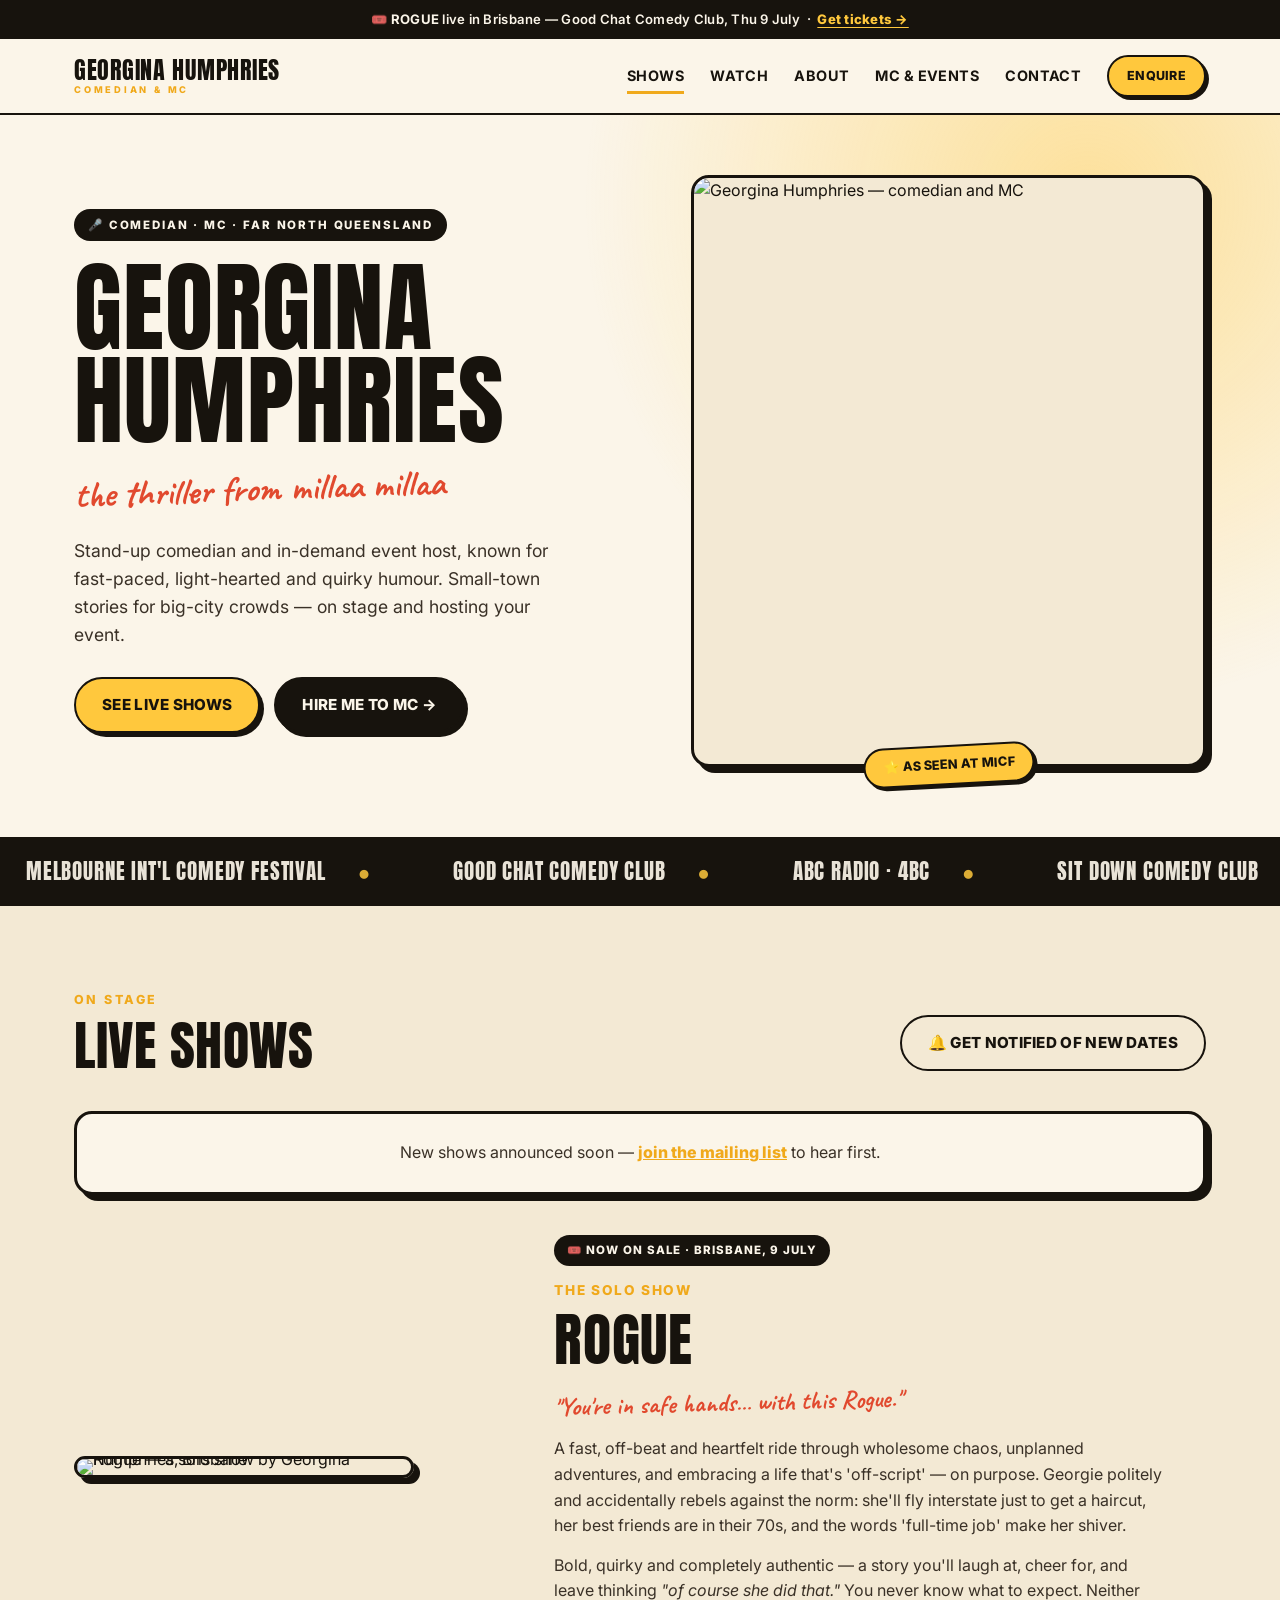
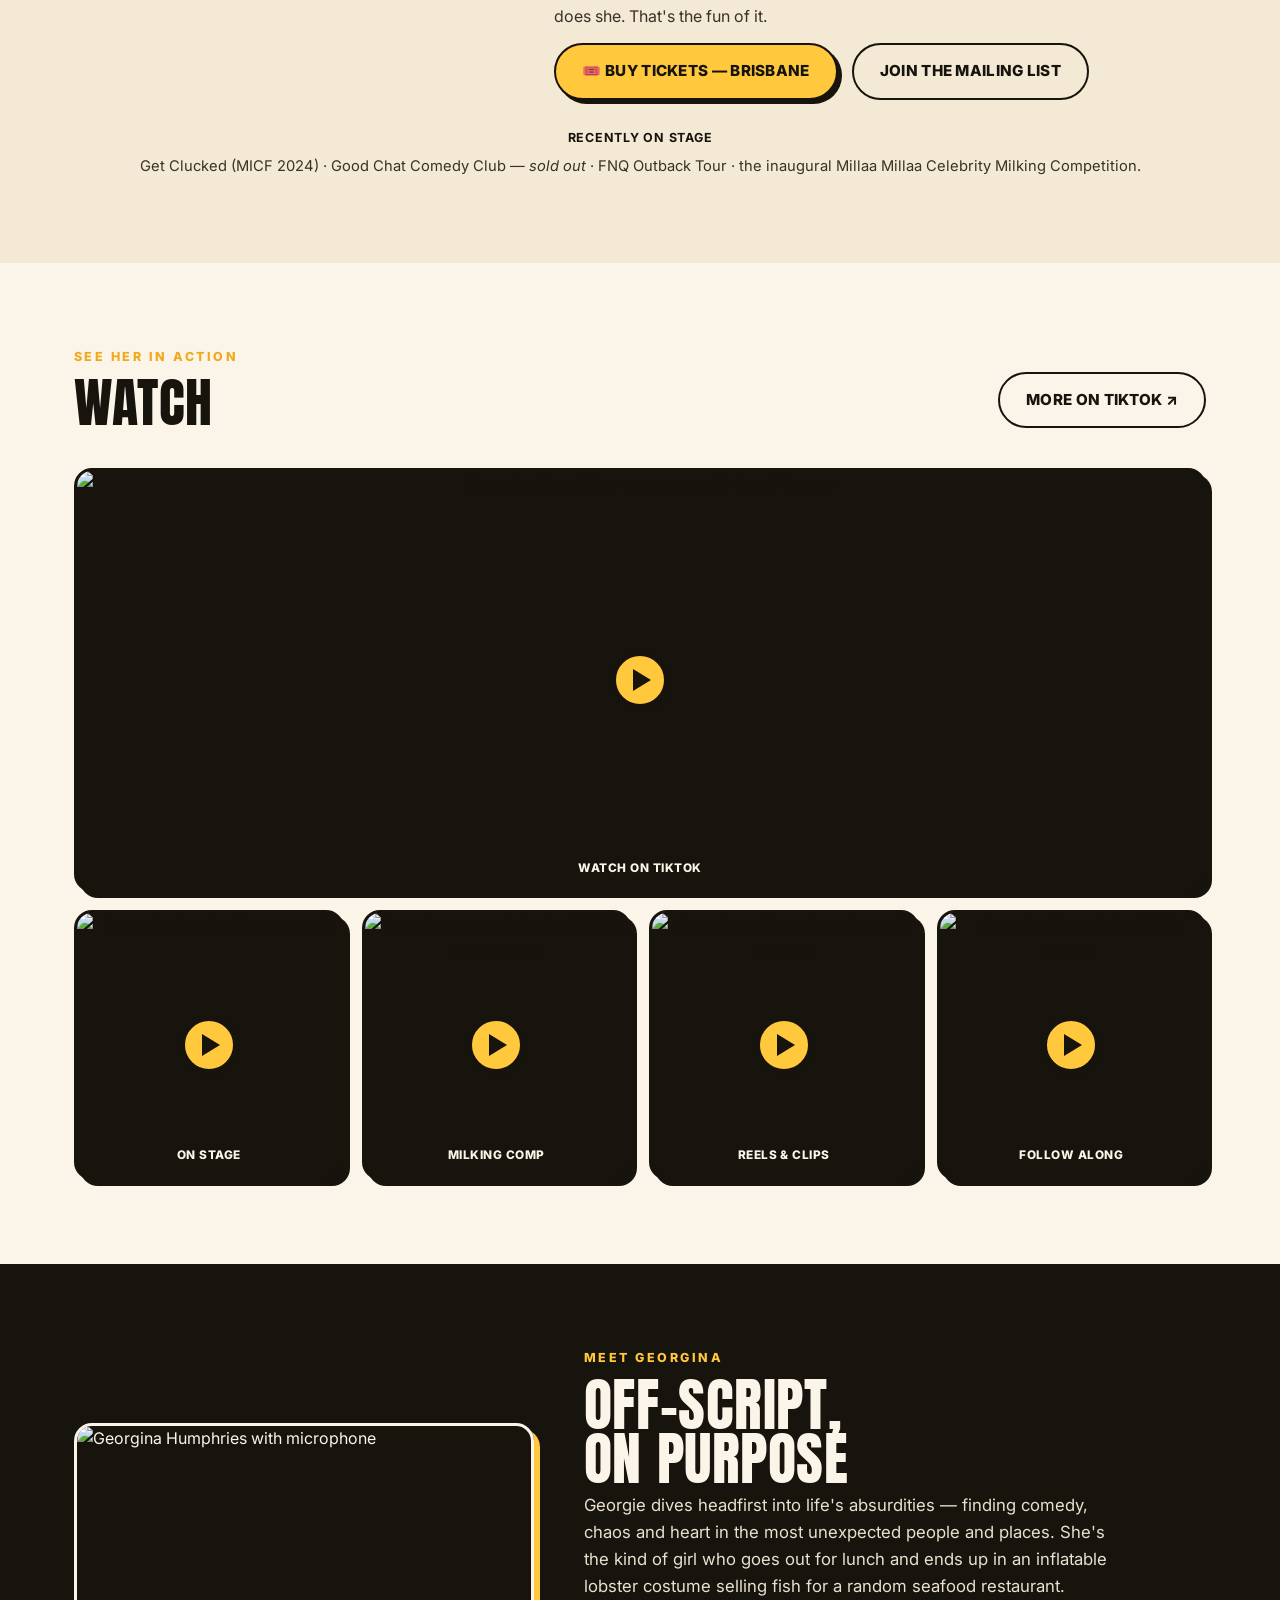
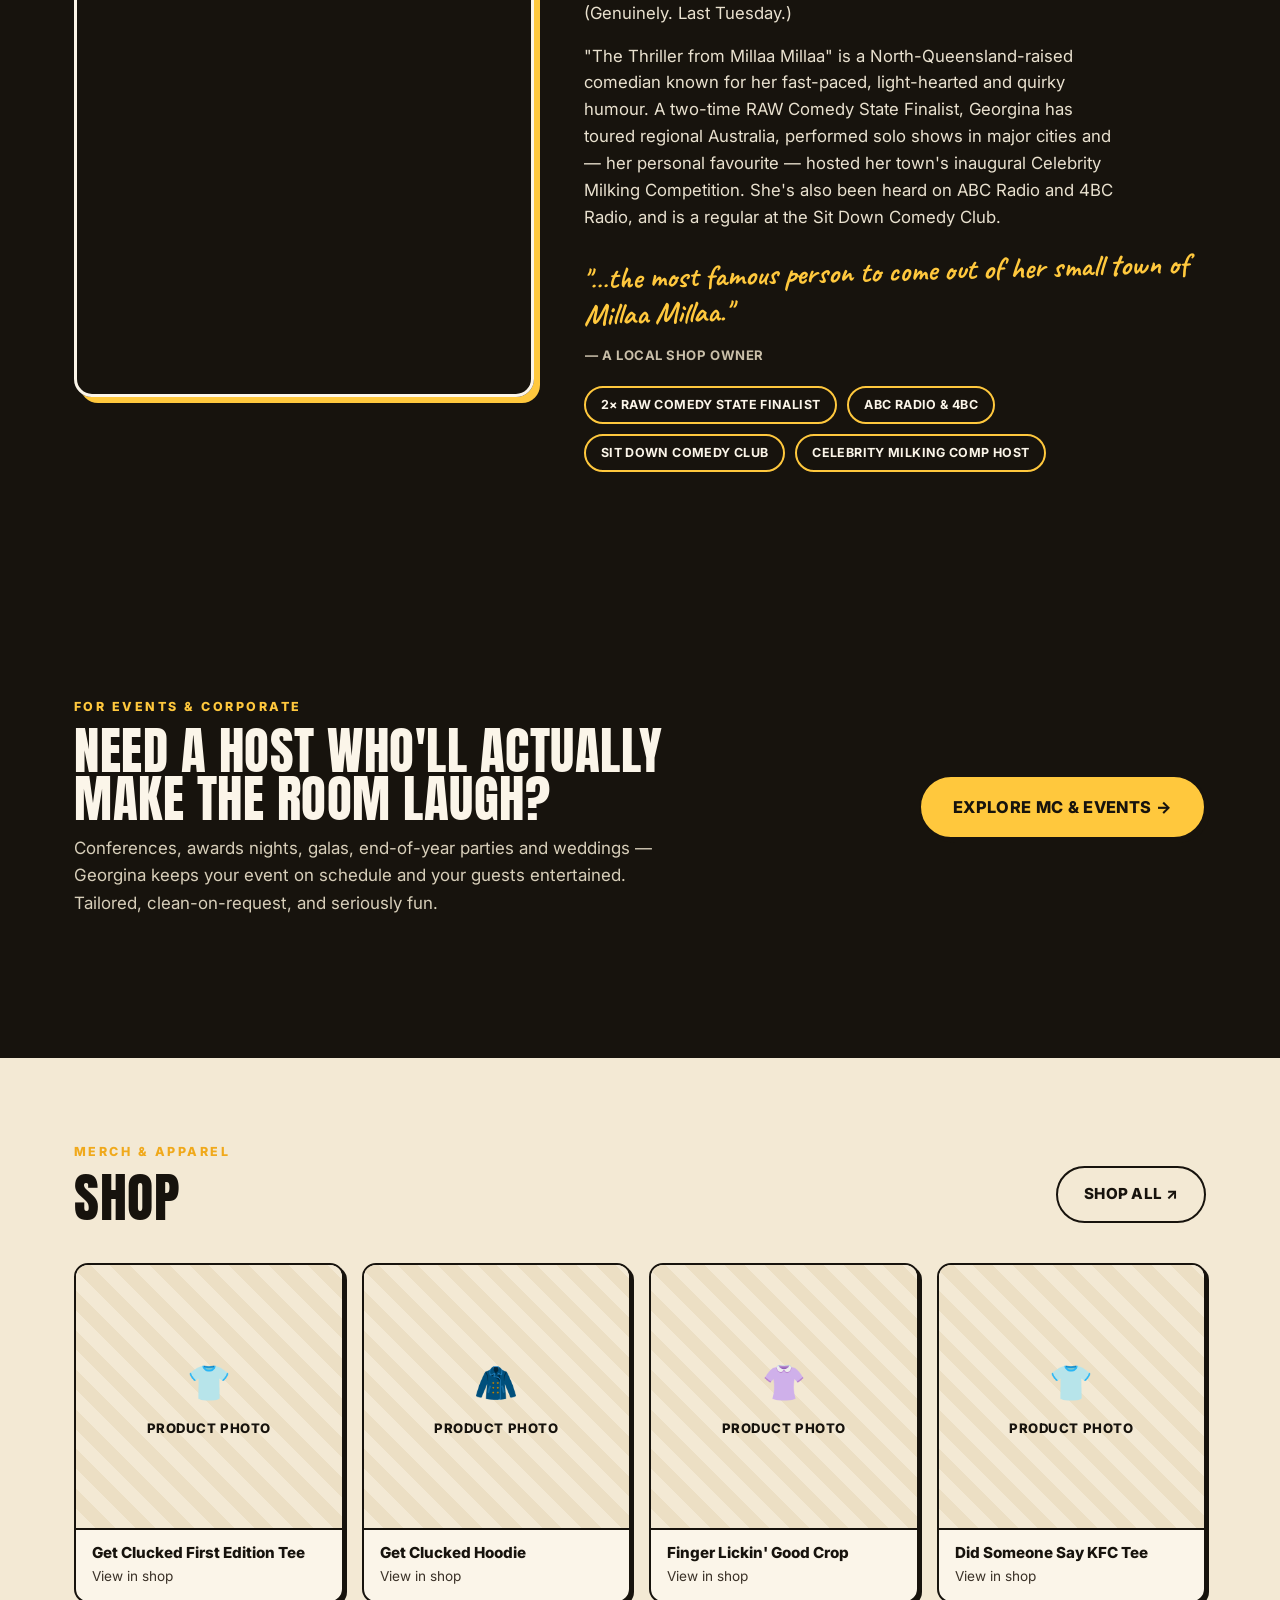
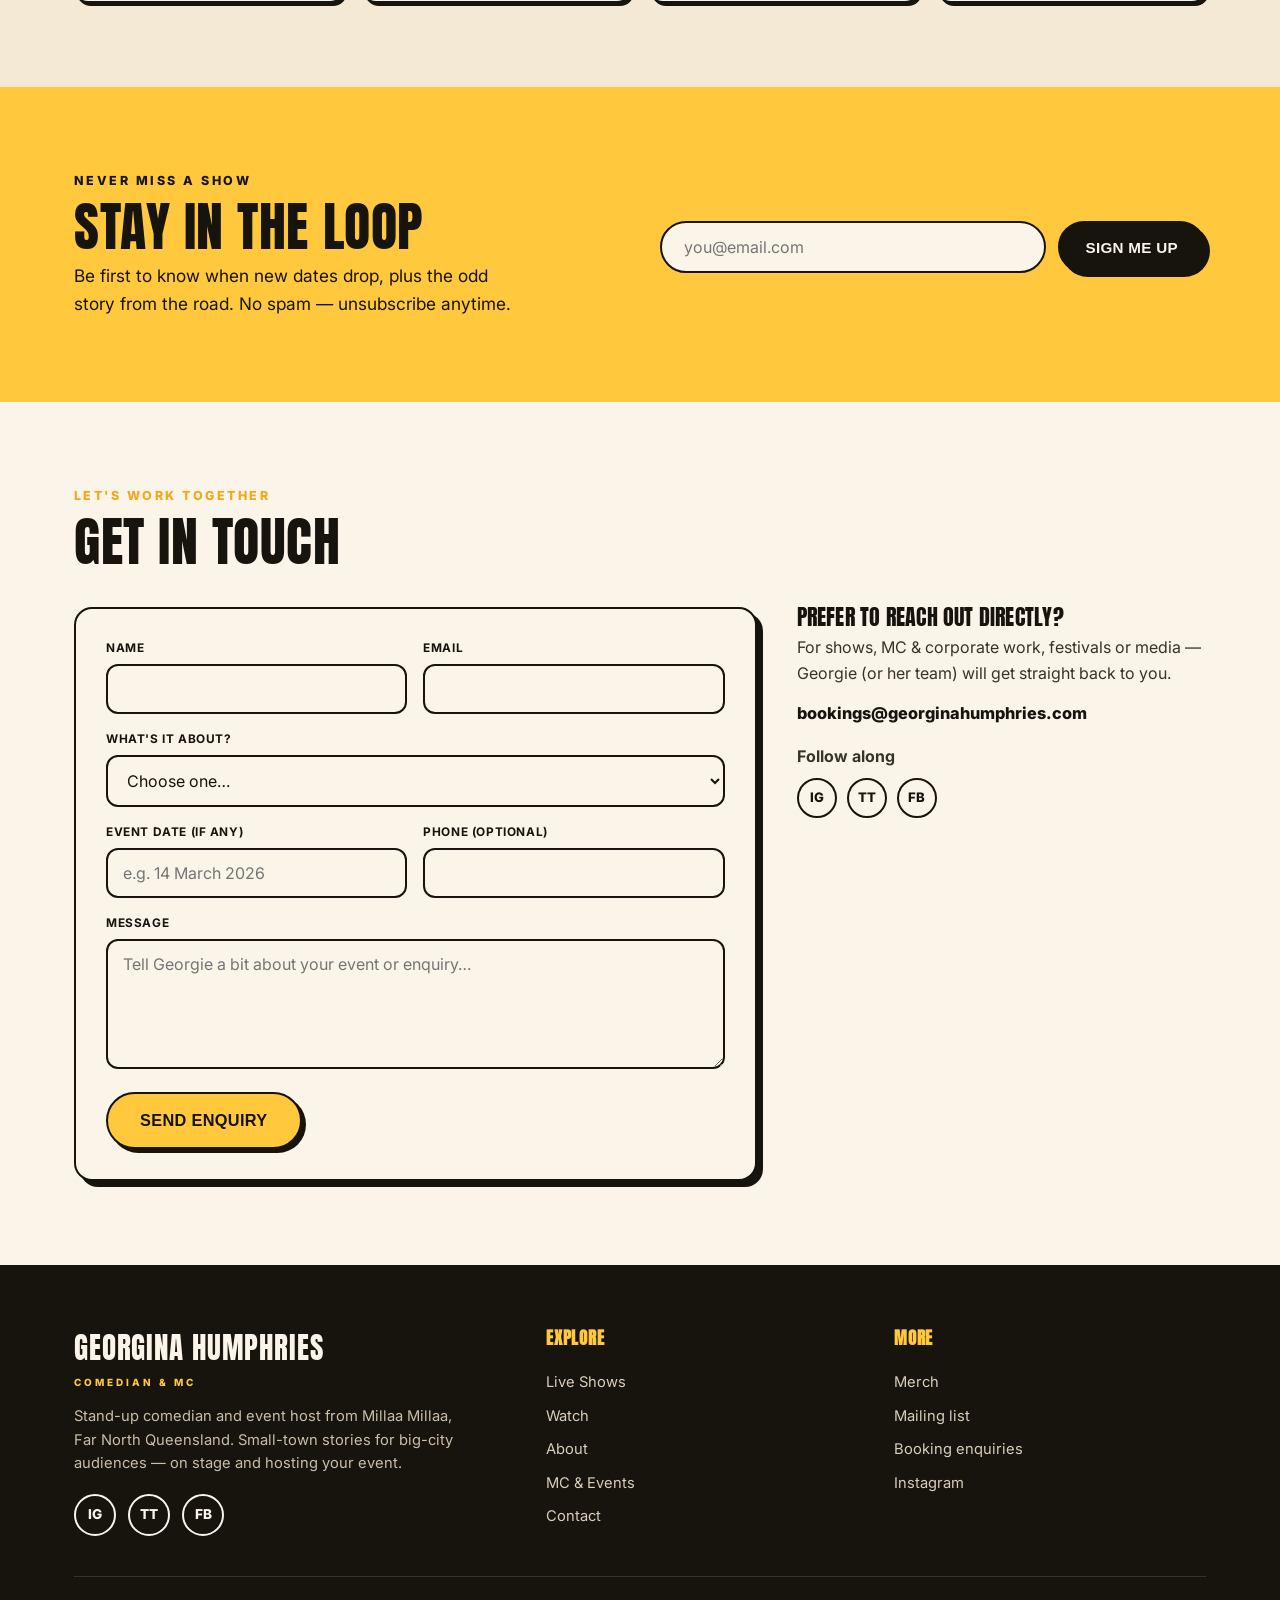
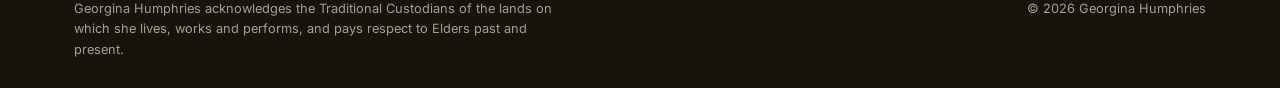
==== index.html @ 0cb726ec "Add files via upload" ====
<!DOCTYPE html>
<html lang="en">
<head>
<meta charset="UTF-8" />
<meta name="viewport" content="width=device-width, initial-scale=1.0" />
<title>Georgina Humphries — Comedian &amp; MC | Brisbane &amp; Far North QLD</title>
<meta name="description" content="Georgina Humphries — stand-up comedian and event MC from Millaa Millaa, Far North Queensland. The Thriller from Millaa Millaa. Live shows, her solo show ROGUE, video, and hire-me-to-host enquiries." />
<meta property="og:title" content="Georgina Humphries — Comedian &amp; MC" />
<meta property="og:description" content="The Thriller from Millaa Millaa. Off-script, on purpose — on stage and hosting your event." />
<meta property="og:type" content="website" />
<link rel="preconnect" href="https://fonts.googleapis.com" />
<link rel="preconnect" href="https://fonts.gstatic.com" crossorigin />
<link href="https://fonts.googleapis.com/css2?family=Anton&family=Inter:wght@400;500;600;700;800&family=Caveat:wght@600;700&display=swap" rel="stylesheet" />
<link rel="stylesheet" href="style.css" />
</head>
<body>

<!-- ANNOUNCEMENT -->
<div class="topbar">
  🎟️ <strong>ROGUE</strong> live in Brisbane — Good Chat Comedy Club, Thu 9 July &nbsp;·&nbsp; <a href="https://www.eventbrite.com.au/e/georgina-humphries-rogue-tickets-1990457678498" target="_blank" rel="noopener">Get tickets →</a>
</div>

<!-- NAV -->
<header class="nav" id="nav">
  <div class="wrap nav-inner">
    <a href="index.html" class="brand" aria-label="Georgina Humphries home">
      <span class="bt-1">Georgina Humphries</span>
      <span class="bt-2">Comedian &amp; MC</span>
    </a>
    <nav class="nav-links" id="menu">
      <a class="link active" href="#shows">Shows</a>
      <a class="link" href="#watch">Watch</a>
      <a class="link" href="#about">About</a>
      <a class="link" href="mc.html">MC &amp; Events</a>
      <a class="link" href="#contact">Contact</a>
      <a class="btn sm" href="#contact">Enquire</a>
    </nav>
    <button class="burger" id="burger" aria-label="Menu"><span></span><span></span><span></span></button>
  </div>
</header>

<main id="top">

<!-- HERO -->
<section class="hero">
  <div class="wrap hero-grid">
    <div>
      <span class="eyebrow">🎤 Comedian · MC · Far North Queensland</span>
      <h1>Georgina<br>Humphries</h1>
      <div class="tag">the thriller from millaa millaa</div>
      <p class="lede">Stand-up comedian and in-demand event host, known for fast-paced, light-hearted and quirky humour. Small-town stories for big-city crowds — on stage and hosting your event.</p>
      <div class="hero-cta">
        <a class="btn" href="#shows">See live shows</a>
        <a class="btn alt" href="mc.html">Hire me to MC →</a>
      </div>
    </div>
    <div class="hero-photo tilt">
      <div class="hero-photo-frame">
        <img src="assets/hero-main.webp" alt="Georgina Humphries — comedian and MC" />
      </div>
      <div class="badge">⭐ As seen at MICF</div>
    </div>
  </div>
</section>

<!-- CREDENTIALS MARQUEE -->
<div class="marquee" aria-hidden="true">
  <div class="marquee-track">
    <span>Melbourne Int'l Comedy Festival <span class="dot">●</span></span>
    <span>Good Chat Comedy Club <span class="dot">●</span></span>
    <span>ABC Radio · 4BC <span class="dot">●</span></span>
    <span>Sit Down Comedy Club <span class="dot">●</span></span>
    <span>Triple J Class Clowns <span class="dot">●</span></span>
    <span>2× RAW State Finalist <span class="dot">●</span></span>
    <span>Melbourne Int'l Comedy Festival <span class="dot">●</span></span>
    <span>Good Chat Comedy Club <span class="dot">●</span></span>
    <span>ABC Radio · 4BC <span class="dot">●</span></span>
    <span>Sit Down Comedy Club <span class="dot">●</span></span>
    <span>Triple J Class Clowns <span class="dot">●</span></span>
    <span>2× RAW State Finalist <span class="dot">●</span></span>
  </div>
</div>

<!-- SHOWS -->
<section id="shows">
  <div class="wrap">
    <div class="sec-head">
      <div>
        <div class="kicker">On stage</div>
        <h2>Live Shows</h2>
      </div>
      <a class="btn ghost" href="#flock">🔔 Get notified of new dates</a>
    </div>

    <!-- TOUR DATES (rendered from the events data below — this is what Georgie edits in the admin panel) -->
    <div class="tour" id="tour-dates"></div>
    <script type="application/json" id="events-data">
    [
      {"date":"2026-07-09","time":"8:30pm","title":"ROGUE","venue":"Good Chat Comedy Club","city":"Brisbane","tickets":"https://www.eventbrite.com.au/e/georgina-humphries-rogue-tickets-1990457678498","status":"On sale"}
    ]
    </script>

    <div class="feature">
      <div class="poster-photo tilt">
        <img src="assets/rogue-brisbane.jpg" alt="Rogue — a solo show by Georgina Humphries, Brisbane" />
      </div>
      <div>
        <span class="soon">🎟️ Now on sale · Brisbane, 9 July</span>
        <div class="sub">The Solo Show</div>
        <h3>Rogue</h3>
        <blockquote>"You're in safe hands… with this Rogue."</blockquote>
        <p>A fast, off-beat and heartfelt ride through wholesome chaos, unplanned adventures, and embracing a life that's 'off-script' — on purpose. Georgie politely and accidentally rebels against the norm: she'll fly interstate just to get a haircut, her best friends are in their 70s, and the words 'full-time job' make her shiver.</p>
        <p>Bold, quirky and completely authentic — a story you'll laugh at, cheer for, and leave thinking <em>"of course she did that."</em> You never know what to expect. Neither does she. That's the fun of it.</p>
        <div class="cta">
          <a class="btn" href="https://www.eventbrite.com.au/e/georgina-humphries-rogue-tickets-1990457678498" target="_blank" rel="noopener">🎟️ Buy tickets — Brisbane</a>
          <a class="btn ghost" href="#flock">Join the mailing list</a>
        </div>
      </div>
    </div>

    <div class="past-shows">
      <strong>Recently on stage</strong>
      <p style="margin-top:6px">Get Clucked (MICF 2024) · Good Chat Comedy Club — <em>sold out</em> · FNQ Outback Tour · the inaugural Millaa Millaa Celebrity Milking Competition.</p>
    </div>
  </div>
</section>

<!-- WATCH -->
<section id="watch">
  <div class="wrap">
    <div class="sec-head">
      <div>
        <div class="kicker">See her in action</div>
        <h2>Watch</h2>
      </div>
      <a class="btn ghost" href="https://www.tiktok.com/@georginaschickens" target="_blank" rel="noopener">More on TikTok ↗</a>
    </div>
    <div class="video-grid">
      <a class="ph big vid" href="https://www.tiktok.com/@georginaschickens" target="_blank" rel="noopener">
        <img src="assets/grant-georgie.jpg" alt="Georgina Humphries on screen with Grant Denyer" />
        <span class="play"></span>
        <span class="vid-lab">Watch on TikTok</span>
      </a>
      <a class="ph sm vid" href="https://www.instagram.com/georginahumphries/" target="_blank" rel="noopener"><img src="assets/mc-hosting.jpg" alt="Georgina hosting live on stage" loading="lazy" /><span class="play"></span><span class="vid-lab">On stage</span></a>
      <a class="ph sm vid" href="https://www.instagram.com/georginahumphries/" target="_blank" rel="noopener"><img src="assets/milking-comp.jpg" alt="Georgina at the Celebrity Milking Competition" loading="lazy" /><span class="play"></span><span class="vid-lab">Milking Comp</span></a>
      <a class="ph sm vid" href="https://www.tiktok.com/@georginaschickens" target="_blank" rel="noopener"><img src="assets/georgie-roving.jpg" alt="Georgina with a microphone at an event" loading="lazy" /><span class="play"></span><span class="vid-lab">Reels &amp; clips</span></a>
      <a class="ph sm vid" href="https://www.instagram.com/georginahumphries/" target="_blank" rel="noopener"><img src="assets/georgie-2026.jpg" alt="Georgina Humphries 2026 promo" loading="lazy" /><span class="play"></span><span class="vid-lab">Follow along</span></a>
    </div>
  </div>
</section>

<!-- ABOUT -->
<section id="about">
  <div class="wrap about-grid">
    <div class="about-photo">
      <img src="assets/hero-georgie.jpg" alt="Georgina Humphries with microphone" />
    </div>
    <div>
      <div class="kicker">Meet Georgina</div>
      <h2>Off-script,<br>on purpose</h2>
      <div class="bio">
        <p>Georgie dives headfirst into life's absurdities — finding comedy, chaos and heart in the most unexpected people and places. She's the kind of girl who goes out for lunch and ends up in an inflatable lobster costume selling fish for a random seafood restaurant. (Genuinely. Last Tuesday.)</p>
        <p>"The Thriller from Millaa Millaa" is a North-Queensland-raised comedian known for her fast-paced, light-hearted and quirky humour. A two-time RAW Comedy State Finalist, Georgina has toured regional Australia, performed solo shows in major cities and — her personal favourite — hosted her town's inaugural Celebrity Milking Competition. She's also been heard on ABC Radio and 4BC Radio, and is a regular at the Sit Down Comedy Club.</p>
        <div class="pullquote">"…the most famous person to come out of her small town of Millaa Millaa."<br><span style="font-family:'Inter';font-weight:700;font-size:.82rem;letter-spacing:.04em;text-transform:uppercase;color:#c9bfa9;display:inline-block;margin-top:6px;transform:rotate(1.5deg)">— a local shop owner</span></div>
      </div>
      <div class="creds">
        <span class="chip">2× RAW Comedy State Finalist</span>
        <span class="chip">ABC Radio &amp; 4BC</span>
        <span class="chip">Sit Down Comedy Club</span>
        <span class="chip">Celebrity Milking Comp host</span>
      </div>
    </div>
  </div>
</section>

<!-- MC TEASER BAND -->
<section class="mc-band">
  <div class="wrap">
    <div>
      <div class="kicker">For events &amp; corporate</div>
      <h2>Need a host who'll actually<br>make the room laugh?</h2>
      <p>Conferences, awards nights, galas, end-of-year parties and weddings — Georgina keeps your event on schedule and your guests entertained. Tailored, clean-on-request, and seriously fun.</p>
    </div>
    <div>
      <a class="btn lg" href="mc.html">Explore MC &amp; events →</a>
    </div>
  </div>
</section>

<!-- MERCH -->
<section id="merch">
  <div class="wrap">
    <div class="sec-head">
      <div>
        <div class="kicker">Merch &amp; apparel</div>
        <h2>Shop</h2>
      </div>
      <a class="btn ghost" href="#">Shop all ↗</a>
    </div>
    <div class="merch-grid">
      <div class="merch-card"><div class="ph"><div class="ph-icon">👕</div><div class="ph-lab">Product photo</div></div><div class="body"><div class="name">Get Clucked First Edition Tee</div><div class="price">View in shop</div></div></div>
      <div class="merch-card"><div class="ph"><div class="ph-icon">🧥</div><div class="ph-lab">Product photo</div></div><div class="body"><div class="name">Get Clucked Hoodie</div><div class="price">View in shop</div></div></div>
      <div class="merch-card"><div class="ph"><div class="ph-icon">👚</div><div class="ph-lab">Product photo</div></div><div class="body"><div class="name">Finger Lickin' Good Crop</div><div class="price">View in shop</div></div></div>
      <div class="merch-card"><div class="ph"><div class="ph-icon">👕</div><div class="ph-lab">Product photo</div></div><div class="body"><div class="name">Did Someone Say KFC Tee</div><div class="price">View in shop</div></div></div>
    </div>
  </div>
</section>

<!-- MAILING LIST -->
<section id="flock">
  <div class="wrap flock-inner">
    <div>
      <div class="kicker" style="color:var(--ink)">Never miss a show</div>
      <h2>Stay in the Loop</h2>
      <p>Be first to know when new dates drop, plus the odd story from the road. No spam — unsubscribe anytime.</p>
    </div>
    <form class="signup" name="newsletter" method="POST" data-netlify="true" netlify-honeypot="bot-field" onsubmit="handleNewsletter(event)">
      <input type="hidden" name="form-name" value="newsletter" />
      <p hidden><label>Don't fill this out: <input name="bot-field" /></label></p>
      <input type="email" name="email" placeholder="you@email.com" aria-label="Email address" required />
      <button class="btn alt" type="submit">Sign me up</button>
    </form>
  </div>
</section>

<!-- CONTACT / ENQUIRY -->
<section id="contact">
  <div class="wrap">
    <div class="sec-head">
      <div>
        <div class="kicker">Let's work together</div>
        <h2>Get in touch</h2>
      </div>
    </div>
    <div class="contact-grid">
      <div class="form-card">
        <form name="enquiry" method="POST" data-netlify="true" netlify-honeypot="bot-field" class="enquiry" onsubmit="handleEnquiry(event)">
          <input type="hidden" name="form-name" value="enquiry" />
          <p hidden><label>Don't fill this out: <input name="bot-field" /></label></p>
          <div><label for="n">Name</label><input id="n" type="text" name="name" required /></div>
          <div><label for="e">Email</label><input id="e" type="email" name="email" required /></div>
          <div class="full"><label for="t">What's it about?</label>
            <select id="t" name="enquiry_type" required>
              <option value="" disabled selected>Choose one…</option>
              <option>Live show booking</option>
              <option>MC / corporate event</option>
              <option>Festival / club</option>
              <option>Media &amp; press</option>
              <option>Something else</option>
            </select>
          </div>
          <div><label for="d">Event date (if any)</label><input id="d" type="text" name="event_date" placeholder="e.g. 14 March 2026" /></div>
          <div><label for="p">Phone (optional)</label><input id="p" type="tel" name="phone" /></div>
          <div class="full"><label for="m">Message</label><textarea id="m" name="message" placeholder="Tell Georgie a bit about your event or enquiry…" required></textarea></div>
          <div class="full"><button class="btn lg" type="submit">Send enquiry</button></div>
        </form>
      </div>
      <div class="contact-aside">
        <h3>Prefer to reach out directly?</h3>
        <p>For shows, MC &amp; corporate work, festivals or media — Georgie (or her team) will get straight back to you.</p>
        <span class="email">bookings@georginahumphries.com</span>
        <p style="margin-bottom:8px"><strong>Follow along</strong></p>
        <div class="mini-social">
          <a href="https://www.instagram.com/georginahumphries/" target="_blank" rel="noopener" title="Instagram">IG</a>
          <a href="https://www.tiktok.com/@georginaschickens" target="_blank" rel="noopener" title="TikTok">TT</a>
          <a href="https://www.facebook.com/georginahumphriescomedian" target="_blank" rel="noopener" title="Facebook">FB</a>
        </div>
      </div>
    </div>
  </div>
</section>

</main>

<!-- FOOTER -->
<footer>
  <div class="wrap">
    <div class="foot-top">
      <div>
        <div class="foot-brand">
          <div class="fb-1">Georgina Humphries</div>
          <div class="fb-2">Comedian &amp; MC</div>
        </div>
        <p class="fdesc">Stand-up comedian and event host from Millaa Millaa, Far North Queensland. Small-town stories for big-city audiences — on stage and hosting your event.</p>
        <div class="socials">
          <a href="https://www.instagram.com/georginahumphries/" target="_blank" rel="noopener" aria-label="Instagram" title="Instagram">IG</a>
          <a href="https://www.tiktok.com/@georginaschickens" target="_blank" rel="noopener" aria-label="TikTok" title="TikTok">TT</a>
          <a href="https://www.facebook.com/georginahumphriescomedian" target="_blank" rel="noopener" aria-label="Facebook" title="Facebook">FB</a>
        </div>
      </div>
      <div class="foot-col">
        <h4>Explore</h4>
        <a href="#shows">Live Shows</a>
        <a href="#watch">Watch</a>
        <a href="#about">About</a>
        <a href="mc.html">MC &amp; Events</a>
        <a href="#contact">Contact</a>
      </div>
      <div class="foot-col">
        <h4>More</h4>
        <a href="#merch">Merch</a>
        <a href="#flock">Mailing list</a>
        <a href="#contact">Booking enquiries</a>
        <a href="https://www.instagram.com/georginahumphries/" target="_blank" rel="noopener">Instagram</a>
      </div>
    </div>
    <div class="foot-bottom">
      <div class="acknow">Georgina Humphries acknowledges the Traditional Custodians of the lands on which she lives, works and performs, and pays respect to Elders past and present.</div>
      <div>© <span id="yr"></span> Georgina Humphries</div>
    </div>
  </div>
</footer>

<script>
  const nav=document.getElementById("nav");
  addEventListener("scroll",()=>nav.classList.toggle("scrolled",scrollY>10));
  const burger=document.getElementById("burger"),menu=document.getElementById("menu");
  burger.addEventListener("click",()=>menu.classList.toggle("open"));
  menu.querySelectorAll("a").forEach(a=>a.addEventListener("click",()=>menu.classList.remove("open")));
  document.getElementById("yr").textContent=new Date().getFullYear();

  // Render tour dates from the events data (the part the admin panel edits)
  (function(){
    var el=document.getElementById("tour-dates"); if(!el) return;
    var data=[]; try{data=JSON.parse(document.getElementById("events-data").textContent);}catch(e){}
    var months=["Jan","Feb","Mar","Apr","May","Jun","Jul","Aug","Sep","Oct","Nov","Dec"];
    var today=new Date(); today.setHours(0,0,0,0);
    var up=data.filter(function(e){return new Date(e.date+"T00:00:00")>=today;})
               .sort(function(a,b){return new Date(a.date)-new Date(b.date);});
    if(!up.length){el.innerHTML='<div class="tour-empty">New shows announced soon — <a href="#flock">join the mailing list</a> to hear first.</div>';return;}
    el.innerHTML=up.map(function(e){
      var d=new Date(e.date+"T00:00:00");
      var tix=e.tickets?('<a class="btn sm tix" href="'+e.tickets+'" target="_blank" rel="noopener">Tickets</a>'):"";
      if(e.status&&/sold/i.test(e.status)) tix='<span class="tix soldout">Sold out</span>';
      return '<div class="tour-row">'
        +'<div class="date"><span class="d">'+d.getDate()+'</span><span class="m">'+months[d.getMonth()]+'</span><span class="y">'+d.getFullYear()+'</span></div>'
        +'<div class="meta"><div class="show">'+e.title+(e.time?" · "+e.time:"")+'</div>'
        +'<div class="venue">'+[e.venue,e.city].filter(Boolean).join(", ")+'</div></div>'
        +tix+'</div>';
    }).join("");
  })();

  function postForm(form){
    const data=new URLSearchParams(new FormData(form)).toString();
    return fetch("/",{method:"POST",headers:{"Content-Type":"application/x-www-form-urlencoded"},body:data});
  }
  function handleEnquiry(e){
    e.preventDefault();const form=e.target;
    postForm(form).finally(()=>{form.parentElement.innerHTML='<div class="form-ok">🎉 Thanks — your enquiry is on its way.<br>Georgie will be in touch soon.</div>';});
  }
  function handleNewsletter(e){
    e.preventDefault();const form=e.target;
    postForm(form).finally(()=>{form.innerHTML='<div class="form-ok" style="width:100%">🎉 You are on the list — see you at a show soon.</div>';});
  }
</script>
</body>
</html>
---- style.css ----
:root{
  --ink:#17130D;
  --ink-soft:#3a3127;
  --paper:#FBF5E9;
  --paper-2:#F3E9D4;
  --yolk:#FFC83D;
  --yolk-deep:#F0A91B;
  --barn:#E1492E;
  --shadow:6px 6px 0 var(--ink);
  --radius:18px;
  --maxw:1180px;
}
*{box-sizing:border-box;margin:0;padding:0}
html{scroll-behavior:smooth;overflow-x:hidden}
body{font-family:'Inter',system-ui,sans-serif;color:var(--ink);background:var(--paper);line-height:1.6;-webkit-font-smoothing:antialiased;overflow-x:hidden}
h1,h2,h3,.display{font-family:'Anton',Impact,sans-serif;font-weight:400;letter-spacing:.01em;line-height:.94;text-transform:uppercase}
a{color:inherit;text-decoration:none}
img{max-width:100%;display:block}
.wrap{max-width:var(--maxw);margin:0 auto;padding:0 24px}
.script{font-family:'Caveat',cursive;font-weight:700}

/* Buttons */
.btn{display:inline-flex;align-items:center;gap:.5em;font-weight:800;font-size:.95rem;letter-spacing:.02em;text-transform:uppercase;padding:14px 26px;border:2.5px solid var(--ink);border-radius:999px;background:var(--yolk);color:var(--ink);cursor:pointer;box-shadow:4px 4px 0 var(--ink);transition:transform .12s ease,box-shadow .12s ease;white-space:nowrap}
.btn:hover{transform:translate(-2px,-2px);box-shadow:6px 6px 0 var(--ink)}
.btn:active{transform:translate(2px,2px);box-shadow:1px 1px 0 var(--ink)}
.btn.alt{background:var(--ink);color:var(--paper)}
.btn.ghost{background:transparent;box-shadow:none}
.btn.barn{background:var(--barn);color:#fff}
.btn.light{background:var(--paper);color:var(--ink)}
.btn.sm{padding:9px 18px;font-size:.78rem;box-shadow:3px 3px 0 var(--ink)}
.btn.lg{padding:17px 32px;font-size:1.02rem}

/* Announcement bar */
.topbar{background:var(--ink);color:var(--paper);font-size:.82rem;font-weight:600;text-align:center;padding:9px 16px;letter-spacing:.02em}
.topbar a{color:var(--yolk);text-decoration:underline;text-underline-offset:3px;font-weight:800}

/* Nav */
header.nav{position:sticky;top:0;z-index:50;background:var(--paper);border-bottom:2.5px solid var(--ink);transition:box-shadow .2s}
header.nav.scrolled{box-shadow:0 6px 0 -2px rgba(23,19,13,.12)}
.nav-inner{display:flex;align-items:center;justify-content:space-between;height:74px}
.brand{display:flex;flex-direction:column;line-height:1;gap:3px}
.brand .bt-1{font-family:'Anton',Impact,sans-serif;font-size:1.5rem;letter-spacing:.03em;text-transform:uppercase}
.brand .bt-2{font-weight:800;font-size:.58rem;letter-spacing:.3em;text-transform:uppercase;color:var(--yolk-deep)}
.nav-links{display:flex;align-items:center;gap:26px}
.nav-links a.link{font-weight:700;font-size:.9rem;text-transform:uppercase;letter-spacing:.03em;position:relative;padding:4px 0}
.nav-links a.link::after{content:"";position:absolute;left:0;bottom:-2px;width:0;height:3px;background:var(--yolk-deep);transition:width .2s}
.nav-links a.link:hover::after{width:100%}
.nav-links a.link.active::after{width:100%}
.burger{display:none;flex-direction:column;gap:5px;background:none;border:none;cursor:pointer;padding:8px}
.burger span{width:26px;height:3px;background:var(--ink);border-radius:3px;transition:.25s}

/* Hero */
.hero{position:relative;padding:60px 0 70px;overflow:hidden;background:radial-gradient(circle at 85% 12%,rgba(255,200,61,.45),transparent 40%),var(--paper)}
.hero-grid{display:grid;grid-template-columns:1.05fr .95fr;gap:48px;align-items:center}
.eyebrow{display:inline-flex;align-items:center;gap:8px;background:var(--ink);color:var(--paper);font-weight:800;font-size:.72rem;letter-spacing:.16em;text-transform:uppercase;padding:7px 14px;border-radius:999px;margin-bottom:20px}
.hero h1{font-size:clamp(2.9rem,8.4vw,6.2rem);margin-bottom:8px;word-break:break-word}
.hero h1 .stroke{-webkit-text-stroke:2.5px var(--ink);color:transparent}
.hero .tag{font-family:'Caveat',cursive;font-weight:700;font-size:clamp(1.6rem,3.4vw,2.3rem);color:var(--barn);transform:rotate(-2deg);display:inline-block;margin:4px 0 18px}
.hero p.lede{font-size:1.1rem;max-width:31rem;color:var(--ink-soft);margin-bottom:28px}
.hero-cta{display:flex;gap:14px;flex-wrap:wrap}

/* Photos */
.hero-photo{position:relative;aspect-ratio:4/4.6}
.hero-photo-frame{position:absolute;inset:0;border:3px solid var(--ink);border-radius:var(--radius);overflow:hidden;box-shadow:var(--shadow);background:var(--paper-2)}
.hero-photo-frame img{width:100%;height:100%;object-fit:cover;object-position:50% 18%;display:block}
.hero-photo .badge{position:absolute;bottom:-18px;left:50%;transform:translateX(-50%) rotate(-3deg);background:var(--yolk);border:2.5px solid var(--ink);border-radius:999px;padding:8px 18px;font-weight:800;font-size:.8rem;text-transform:uppercase;box-shadow:3px 3px 0 var(--ink);white-space:nowrap}
.about-photo{aspect-ratio:4/5;border:3px solid var(--paper);border-radius:var(--radius);overflow:hidden;box-shadow:6px 6px 0 var(--yolk)}
.about-photo img{width:100%;height:100%;object-fit:cover;object-position:50% 25%;display:block}
.poster-photo{border:3px solid var(--ink);border-radius:var(--radius);overflow:hidden;box-shadow:var(--shadow);line-height:0}
.poster-photo img{width:100%;height:auto;display:block}

/* Placeholder system */
.ph{position:relative;border:3px dashed var(--ink);border-radius:var(--radius);background:repeating-linear-gradient(45deg,var(--paper-2),var(--paper-2) 14px,#ecdfc4 14px,#ecdfc4 28px);display:flex;flex-direction:column;align-items:center;justify-content:center;text-align:center;color:var(--ink);padding:24px;min-height:160px}
.ph .ph-icon{font-size:2.2rem;margin-bottom:8px}
.ph .ph-lab{font-weight:800;text-transform:uppercase;letter-spacing:.04em;font-size:.82rem}
.ph .ph-sub{font-size:.78rem;color:var(--ink-soft);max-width:24rem;margin-top:4px}
.ph.tilt{transform:rotate(1.4deg)}
.play{width:64px;height:64px;border-radius:50%;background:var(--yolk);border:3px solid var(--ink);display:flex;align-items:center;justify-content:center;box-shadow:3px 3px 0 var(--ink);margin-bottom:10px}
.play::after{content:"";border-left:18px solid var(--ink);border-top:11px solid transparent;border-bottom:11px solid transparent;margin-left:4px}

/* Marquee */
.marquee{background:var(--ink);color:var(--paper);padding:16px 0;border-top:2.5px solid var(--ink);border-bottom:2.5px solid var(--ink);overflow:hidden;white-space:nowrap}
.marquee-track{display:inline-block;animation:scroll 26s linear infinite}
.marquee span{font-family:'Anton';font-size:1.3rem;text-transform:uppercase;letter-spacing:.04em;margin:0 26px;opacity:.92}
.marquee span .dot{color:var(--yolk)}
@keyframes scroll{from{transform:translateX(0)}to{transform:translateX(-50%)}}

/* Sections */
section{padding:84px 0}
.sec-head{display:flex;align-items:flex-end;justify-content:space-between;gap:20px;margin-bottom:40px;flex-wrap:wrap}
.sec-head h2{font-size:clamp(2.2rem,5vw,3.4rem)}
.sec-head .kicker{font-weight:800;text-transform:uppercase;letter-spacing:.2em;font-size:.78rem;color:var(--yolk-deep);margin-bottom:10px}
.kicker{font-weight:800;text-transform:uppercase;letter-spacing:.2em;font-size:.78rem;color:var(--yolk-deep);margin-bottom:10px}

/* Shows (coming soon) */
#shows{background:var(--paper-2)}
.coming-soon{border:3px solid var(--ink);border-radius:var(--radius);background:var(--paper);box-shadow:var(--shadow);padding:48px 34px;text-align:center}
.coming-soon h3{font-size:clamp(1.8rem,4vw,2.6rem);margin-bottom:10px}
.coming-soon p{color:var(--ink-soft);max-width:34rem;margin:0 auto 22px;font-size:1.05rem}
.coming-soon .cta{display:flex;gap:14px;justify-content:center;flex-wrap:wrap}
.past-shows{margin-top:26px;text-align:center;font-size:.92rem;color:var(--ink-soft)}
.past-shows strong{color:var(--ink);text-transform:uppercase;letter-spacing:.06em;font-size:.78rem}

/* Watch */
.video-grid{display:grid;grid-template-columns:repeat(4,1fr);gap:18px}
.video-grid .ph{min-width:0;min-height:0}
.video-grid .big{grid-column:1 / -1;aspect-ratio:16/6}
.video-grid .sm{aspect-ratio:1/1}

/* About */
#about{background:var(--ink);color:var(--paper)}
#about .kicker{color:var(--yolk)}
.about-grid{display:grid;grid-template-columns:.85fr 1.15fr;gap:50px;align-items:center}
#about h2{font-size:clamp(2.2rem,5vw,3.6rem);margin-bottom:6px}
#about .bio p{color:#e9e1cf;margin-bottom:16px;font-size:1.05rem;max-width:34rem}
.pullquote{font-family:'Caveat',cursive;font-weight:700;font-size:1.9rem;color:var(--yolk);line-height:1.2;margin:22px 0;transform:rotate(-1.5deg)}
.creds{display:flex;flex-wrap:wrap;gap:10px;margin-top:24px}
.creds .chip{border:2px solid var(--yolk);border-radius:999px;padding:7px 15px;font-size:.78rem;font-weight:700;text-transform:uppercase;letter-spacing:.03em}

/* MC teaser band (home) */
.mc-band{background:var(--ink);color:var(--paper);border-top:3px solid var(--ink);border-bottom:3px solid var(--ink)}
.mc-band .wrap{display:grid;grid-template-columns:1.3fr auto;gap:30px;align-items:center;padding-top:54px;padding-bottom:54px}
.mc-band .kicker{color:var(--yolk)}
.mc-band h2{font-size:clamp(2rem,4.6vw,3.2rem);color:var(--paper)}
.mc-band p{color:#d8cfba;max-width:38rem;margin-top:12px;font-size:1.06rem}

/* Merch */
#merch{background:var(--paper-2)}
.merch-grid{display:grid;grid-template-columns:repeat(4,1fr);gap:18px}
.merch-card{background:var(--paper);border:2.5px solid var(--ink);border-radius:14px;overflow:hidden;box-shadow:3px 3px 0 var(--ink);transition:transform .12s,box-shadow .12s}
.merch-card:hover{transform:translate(-2px,-2px);box-shadow:6px 6px 0 var(--ink)}
.merch-card .ph{border:none;border-radius:0;border-bottom:2.5px solid var(--ink);aspect-ratio:1;min-height:0}
.merch-card .body{padding:14px 16px}
.merch-card .name{font-weight:800;font-size:.95rem;line-height:1.2}
.merch-card .price{color:var(--ink-soft);font-size:.85rem;margin-top:3px}

/* Mailing list */
#flock{background:var(--yolk)}
.flock-inner{display:grid;grid-template-columns:1fr 1fr;gap:40px;align-items:center}
#flock h2{font-size:clamp(2.2rem,5vw,3.4rem)}
#flock p{font-size:1.08rem;max-width:28rem;margin-top:10px}
.signup{display:flex;gap:12px;flex-wrap:wrap;margin-top:6px}
.signup input{flex:1;min-width:220px;border:2.5px solid var(--ink);border-radius:999px;padding:14px 22px;font-size:1rem;font-family:inherit;background:var(--paper)}
.signup input:focus{outline:3px solid var(--ink);outline-offset:2px}

/* Bookings */
.book-grid{display:grid;grid-template-columns:1fr 1fr;gap:40px}
.book-card{border:2.5px solid var(--ink);border-radius:var(--radius);padding:34px;box-shadow:var(--shadow);background:var(--paper)}
.book-card h3{font-size:1.6rem;margin-bottom:10px}
.book-card p{color:var(--ink-soft);margin-bottom:18px}
.book-card ul{list-style:none;margin-bottom:20px}
.book-card li{padding:7px 0 7px 26px;position:relative;font-size:.95rem}
.book-card li::before{content:"\2714";position:absolute;left:0;color:var(--yolk-deep);font-weight:800}

/* ROGUE show feature */
.feature{display:grid;grid-template-columns:.8fr 1.2fr;gap:46px;align-items:center}
.feature .poster-photo{max-width:340px}
.feature .sub{font-weight:800;text-transform:uppercase;letter-spacing:.12em;color:var(--yolk-deep);font-size:.85rem;margin-bottom:12px}
.feature h3{font-size:clamp(2.2rem,5vw,3.6rem);margin-bottom:12px}
.feature blockquote{font-family:'Caveat',cursive;font-weight:700;font-size:1.6rem;color:var(--barn);margin:6px 0 16px;transform:rotate(-1.5deg)}
.feature p{color:var(--ink-soft);margin-bottom:14px;max-width:38rem}
.feature .cta{display:flex;gap:14px;flex-wrap:wrap;margin-top:10px}
.feature .soon{display:inline-block;background:var(--ink);color:var(--paper);font-weight:800;font-size:.72rem;letter-spacing:.08em;text-transform:uppercase;padding:6px 13px;border-radius:999px;margin-bottom:14px}

/* Contact / enquiry forms */
.contact-grid{display:grid;grid-template-columns:1.25fr .75fr;gap:40px;align-items:start}
.form-card{border:2.5px solid var(--ink);border-radius:var(--radius);padding:30px;box-shadow:var(--shadow);background:var(--paper)}
.enquiry{display:grid;grid-template-columns:1fr 1fr;gap:16px}
.enquiry .full{grid-column:1 / -1}
.enquiry label{display:block;font-weight:700;font-size:.74rem;text-transform:uppercase;letter-spacing:.05em;margin-bottom:6px}
.enquiry input,.enquiry select,.enquiry textarea{width:100%;border:2.5px solid var(--ink);border-radius:12px;padding:13px 15px;font-size:1rem;font-family:inherit;background:var(--paper);color:var(--ink)}
.enquiry textarea{min-height:130px;resize:vertical}
.enquiry input:focus,.enquiry select:focus,.enquiry textarea:focus{outline:3px solid var(--yolk);outline-offset:1px}
.form-ok{border:2.5px solid var(--ink);background:var(--yolk);border-radius:14px;padding:34px 24px;text-align:center;font-weight:700;font-size:1.1rem;box-shadow:4px 4px 0 var(--ink)}
.contact-aside h3{font-size:1.35rem;margin-bottom:8px}
.contact-aside p{color:var(--ink-soft);margin-bottom:14px}
.contact-aside .email{font-weight:800;font-size:1.02rem;word-break:break-word;display:block;margin-bottom:18px;color:var(--ink)}
.contact-aside .mini-social{display:flex;gap:10px}
.contact-aside .mini-social a{width:40px;height:40px;border:2px solid var(--ink);border-radius:50%;display:flex;align-items:center;justify-content:center;font-weight:800;font-size:.82rem;transition:.15s}
.contact-aside .mini-social a:hover{background:var(--ink);color:var(--paper)}
#enquire .form-card{max-width:680px;margin:24px auto 0;text-align:left}

/* ============ MC PAGE ============ */
.mc-hero{background:var(--ink);color:var(--paper);padding:70px 0 76px;border-bottom:3px solid var(--ink)}
.mc-hero-grid{display:grid;grid-template-columns:1.1fr .9fr;gap:46px;align-items:center}
.mc-hero .eyebrow{background:var(--yolk);color:var(--ink)}
.mc-hero h1{font-size:clamp(2.7rem,7vw,5rem);color:var(--paper);margin-bottom:14px}
.mc-hero h1 em{font-style:normal;color:var(--yolk)}
.mc-hero p.lede{color:#d8cfba;font-size:1.14rem;max-width:32rem;margin-bottom:28px}
.mc-hero .mc-photo{position:relative;aspect-ratio:4/4.4;border:3px solid var(--paper);border-radius:var(--radius);overflow:hidden;box-shadow:6px 6px 0 var(--yolk);background:#241d13}
.mc-hero .mc-photo img{width:100%;height:100%;object-fit:cover;display:block}

/* Stats strip */
.stats{background:var(--yolk);border-bottom:3px solid var(--ink)}
.stats .wrap{display:grid;grid-template-columns:repeat(4,1fr);gap:18px;padding-top:34px;padding-bottom:34px;text-align:center}
.stat .n{font-family:'Anton';font-size:clamp(1.8rem,4vw,2.8rem);line-height:1}
.stat .l{font-weight:700;text-transform:uppercase;letter-spacing:.06em;font-size:.74rem;margin-top:6px;color:var(--ink-soft)}

/* Event types */
.etypes{display:grid;grid-template-columns:repeat(3,1fr);gap:20px}
.etype{border:2.5px solid var(--ink);border-radius:var(--radius);padding:28px;background:var(--paper);box-shadow:4px 4px 0 var(--ink);transition:transform .12s,box-shadow .12s}
.etype:hover{transform:translate(-2px,-2px);box-shadow:7px 7px 0 var(--ink)}
.etype .ico{font-size:2rem;margin-bottom:10px}
.etype h3{font-size:1.45rem;margin-bottom:8px}
.etype p{font-size:.95rem;color:var(--ink-soft)}

/* Why grid */
#why{background:var(--paper-2)}
.why-grid{display:grid;grid-template-columns:repeat(2,1fr);gap:18px}
.why-item{display:flex;gap:14px;align-items:flex-start;background:var(--paper);border:2px solid var(--ink);border-radius:14px;padding:20px 22px}
.why-item .wn{font-family:'Anton';font-size:1.4rem;color:var(--yolk-deep);line-height:1;flex:none;width:34px}
.why-item h4{font-size:1.05rem;font-weight:800;margin-bottom:4px}
.why-item p{font-size:.92rem;color:var(--ink-soft)}

/* Client logos */
.logos{display:grid;grid-template-columns:repeat(5,1fr);gap:16px}
.logo-cell{border:2px dashed var(--ink);border-radius:12px;min-height:78px;display:flex;align-items:center;justify-content:center;text-align:center;font-weight:800;font-size:.72rem;letter-spacing:.04em;color:var(--ink-soft);text-transform:uppercase;padding:8px;background:var(--paper)}

/* Included list */
#included{background:var(--ink);color:var(--paper)}
#included .kicker{color:var(--yolk)}
#included h2{color:var(--paper);font-size:clamp(2rem,4.6vw,3rem)}
.incl-grid{display:grid;grid-template-columns:repeat(2,1fr);gap:14px 30px;margin-top:10px}
.incl-grid li{list-style:none;padding:10px 0 10px 32px;position:relative;color:#e9e1cf;border-bottom:1px solid #3a3127}
.incl-grid li::before{content:"\2714";position:absolute;left:0;color:var(--yolk);font-weight:800}

/* Testimonials */
.testi-grid{display:grid;grid-template-columns:repeat(3,1fr);gap:20px}
.testi{border:2.5px solid var(--ink);border-radius:var(--radius);padding:26px;background:var(--paper);box-shadow:4px 4px 0 var(--ink)}
.testi .stars{color:var(--yolk-deep);font-size:1rem;letter-spacing:2px;margin-bottom:10px}
.testi blockquote{font-size:1rem;color:var(--ink);margin-bottom:14px}
.testi .who{font-weight:800;font-size:.86rem;text-transform:uppercase;letter-spacing:.04em}
.testi .who span{display:block;color:var(--ink-soft);font-weight:600;text-transform:none;letter-spacing:0;font-size:.82rem;margin-top:2px}

/* FAQ */
.faq details{border:2px solid var(--ink);border-radius:12px;background:var(--paper);margin-bottom:12px;overflow:hidden}
.faq summary{cursor:pointer;padding:18px 22px;font-weight:800;font-size:1.02rem;list-style:none;display:flex;justify-content:space-between;gap:16px;align-items:center}
.faq summary::-webkit-details-marker{display:none}
.faq summary::after{content:"+";font-family:'Anton';font-size:1.4rem;color:var(--yolk-deep)}
.faq details[open] summary::after{content:"\2013"}
.faq details[open] summary{border-bottom:2px solid var(--ink)}
.faq .ans{padding:18px 22px;color:var(--ink-soft);font-size:.98rem}

/* CTA band */
.cta-band{background:var(--yolk);border-top:3px solid var(--ink);border-bottom:3px solid var(--ink);text-align:center}
.cta-band .wrap{padding-top:60px;padding-bottom:60px}
.cta-band h2{font-size:clamp(2rem,5vw,3.2rem);margin-bottom:14px}
.cta-band p{max-width:34rem;margin:0 auto 24px;font-size:1.08rem;color:var(--ink-soft)}

/* Footer */
footer{background:var(--ink);color:var(--paper);padding:60px 0 28px}
.foot-top{display:grid;grid-template-columns:1.4fr 1fr 1fr;gap:36px;margin-bottom:40px}
.foot-brand .fb-1{font-family:'Anton';font-size:1.8rem;text-transform:uppercase;letter-spacing:.03em;color:var(--paper)}
.foot-brand .fb-2{font-weight:800;font-size:.62rem;letter-spacing:.3em;text-transform:uppercase;color:var(--yolk);margin-top:4px}
footer p.fdesc{color:#c9bfa9;font-size:.92rem;max-width:24rem;margin-top:14px}
.socials{display:flex;gap:12px;margin-top:18px}
.socials a{width:42px;height:42px;border:2px solid var(--paper);border-radius:50%;display:flex;align-items:center;justify-content:center;font-weight:800;font-size:.85rem;transition:.15s}
.socials a:hover{background:var(--yolk);color:var(--ink);border-color:var(--yolk)}
.foot-col h4{font-family:'Anton';text-transform:uppercase;font-size:1.05rem;letter-spacing:.04em;margin-bottom:14px;color:var(--yolk)}
.foot-col a{display:block;color:#d8cfba;font-size:.92rem;padding:5px 0}
.foot-col a:hover{color:var(--paper)}
.foot-bottom{border-top:1px solid #3a3127;padding-top:22px;display:flex;justify-content:space-between;gap:16px;flex-wrap:wrap;font-size:.8rem;color:#a99f8a}
.acknow{max-width:60ch}

/* Editor note */
.note{display:none}

/* Responsive */
@media (max-width:980px){
  .stats .wrap{grid-template-columns:repeat(2,1fr);gap:26px 18px}
  .logos{grid-template-columns:repeat(3,1fr)}
}
@media (max-width:900px){
  .nav-links{position:fixed;inset:74px 0 auto 0;background:var(--paper);flex-direction:column;align-items:flex-start;gap:0;padding:8px 24px 24px;border-bottom:2.5px solid var(--ink);transform:translateY(-130%);transition:transform .28s ease;height:auto}
  .nav-links.open{transform:translateY(0)}
  .nav-links a.link{width:100%;padding:14px 0;border-bottom:1px solid #e3d8bf;font-size:1.05rem}
  .nav-links .btn{margin-top:14px;width:100%;justify-content:center}
  .burger{display:flex}
  .hero-grid,.about-grid,.flock-inner,.book-grid,.mc-hero-grid,.mc-band .wrap,.feature,.contact-grid{grid-template-columns:1fr;gap:30px}
  .enquiry{grid-template-columns:1fr;gap:14px}
  .feature .poster-photo{max-width:300px}
  .hero-grid{gap:26px}
  .hero-photo{order:-1;aspect-ratio:1/1}
  .hero-photo-frame img{object-position:50% 20%}
  .etypes,.testi-grid{grid-template-columns:1fr}
  .why-grid,.incl-grid{grid-template-columns:1fr}
  .video-grid{grid-template-columns:1fr 1fr}
  .video-grid .big{grid-column:span 2}
  .merch-grid{grid-template-columns:1fr 1fr}
  .foot-top{grid-template-columns:1fr}
}
@media (max-width:520px){
  section{padding:60px 0}
  .hero{padding:36px 0 54px}
  .hero h1{font-size:clamp(2.5rem,12vw,3.4rem)}
  .hero .tag{font-size:1.5rem}
  .eyebrow{letter-spacing:.05em;font-size:.6rem;padding:6px 12px}
  .hero p.lede{font-size:1.02rem}
  .sec-head h2{font-size:2rem}
  .stats .wrap{grid-template-columns:1fr 1fr}
  .logos{grid-template-columns:1fr 1fr}
  .video-grid{grid-template-columns:1fr}
  .video-grid .big{grid-column:auto}
  .brand .bt-1{font-size:1.25rem}
  .brand .bt-2{font-size:.52rem;letter-spacing:.22em}
}

/* Real photo video tiles (Watch) */
.video-grid .vid{border:3px solid var(--ink);border-radius:var(--radius);overflow:hidden;background:var(--ink);box-shadow:var(--shadow);padding:0;display:block}
.video-grid .vid img{width:100%;height:100%;object-fit:cover;display:block;transition:transform .3s ease}
.video-grid .vid:hover img{transform:scale(1.05)}
.video-grid .vid .play{position:absolute;left:50%;top:50%;transform:translate(-50%,-50%);margin:0;width:54px;height:54px;z-index:2}
.video-grid .vid .vid-lab{position:absolute;left:0;right:0;bottom:0;background:linear-gradient(transparent,rgba(23,19,13,.9));color:var(--paper);font-weight:800;text-transform:uppercase;letter-spacing:.04em;font-size:.74rem;padding:30px 14px 12px;z-index:2}

/* Seen-hosting gallery (MC page) */
.gallery-grid{display:grid;grid-template-columns:repeat(auto-fit,minmax(240px,1fr));gap:18px}
.gallery-grid figure{border:2.5px solid var(--ink);border-radius:var(--radius);overflow:hidden;box-shadow:4px 4px 0 var(--ink);background:var(--paper)}
.gallery-grid img{width:100%;aspect-ratio:4/3;object-fit:cover;display:block;border-bottom:2.5px solid var(--ink)}
.gallery-grid figcaption{padding:12px 14px;font-weight:700;font-size:.82rem;text-transform:uppercase;letter-spacing:.03em;color:var(--ink-soft)}

/* Honest references block (MC page) */
.testi-blurb{border:2.5px solid var(--ink);border-radius:var(--radius);padding:34px;background:var(--paper);box-shadow:var(--shadow);max-width:760px}
.testi-blurb p{color:var(--ink-soft);font-size:1.08rem;margin-bottom:20px}
.showreel-img{box-shadow:var(--shadow);border:3px solid var(--ink)}

/* Tour dates (data-driven, CMS-managed) */
.tour{margin-bottom:40px;border:3px solid var(--ink);border-radius:var(--radius);overflow:hidden;box-shadow:var(--shadow);background:var(--paper)}
.tour-row{display:grid;grid-template-columns:66px 1fr auto;gap:20px;align-items:center;padding:18px 22px;border-bottom:2px solid var(--ink)}
.tour-row:last-child{border-bottom:none}
.tour-row .date{display:flex;flex-direction:column;align-items:center;line-height:1;border-right:2px solid var(--ink);padding-right:16px}
.tour-row .date .d{font-family:'Anton';font-size:1.85rem}
.tour-row .date .m{font-weight:800;text-transform:uppercase;font-size:.7rem;letter-spacing:.06em;color:var(--yolk-deep);margin-top:3px}
.tour-row .date .y{font-size:.62rem;color:var(--ink-soft);font-weight:700;margin-top:2px}
.tour-row .meta .show{font-weight:800;font-size:1.05rem;text-transform:uppercase;letter-spacing:.02em}
.tour-row .meta .venue{color:var(--ink-soft);font-size:.9rem;margin-top:2px}
.tour-row .tix.soldout{font-weight:800;text-transform:uppercase;font-size:.78rem;color:var(--barn);letter-spacing:.04em}
.tour-empty{padding:26px 22px;text-align:center;color:var(--ink-soft)}
.tour-empty a{color:var(--yolk-deep);font-weight:800;text-decoration:underline}
@media(max-width:520px){.tour-row{grid-template-columns:54px 1fr;gap:14px}.tour-row .tix{grid-column:2;justify-self:start;margin-top:4px}}
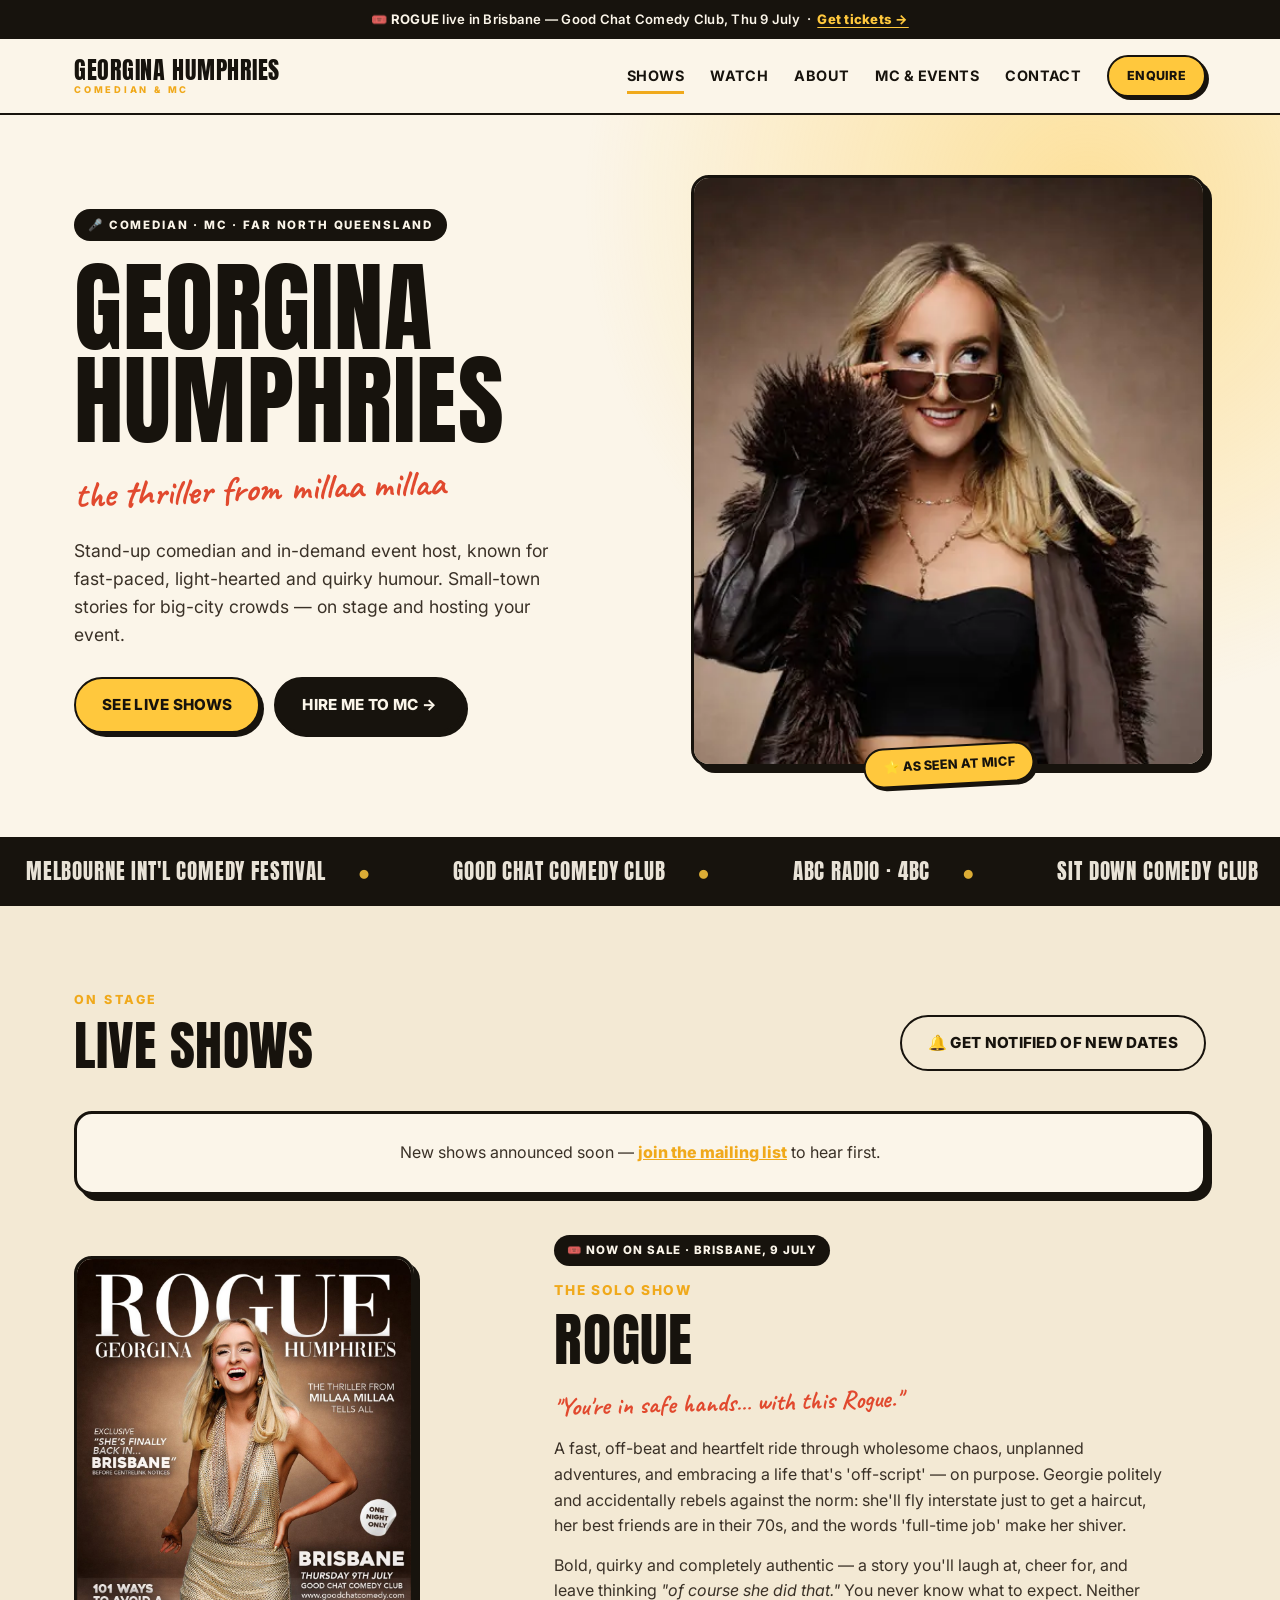
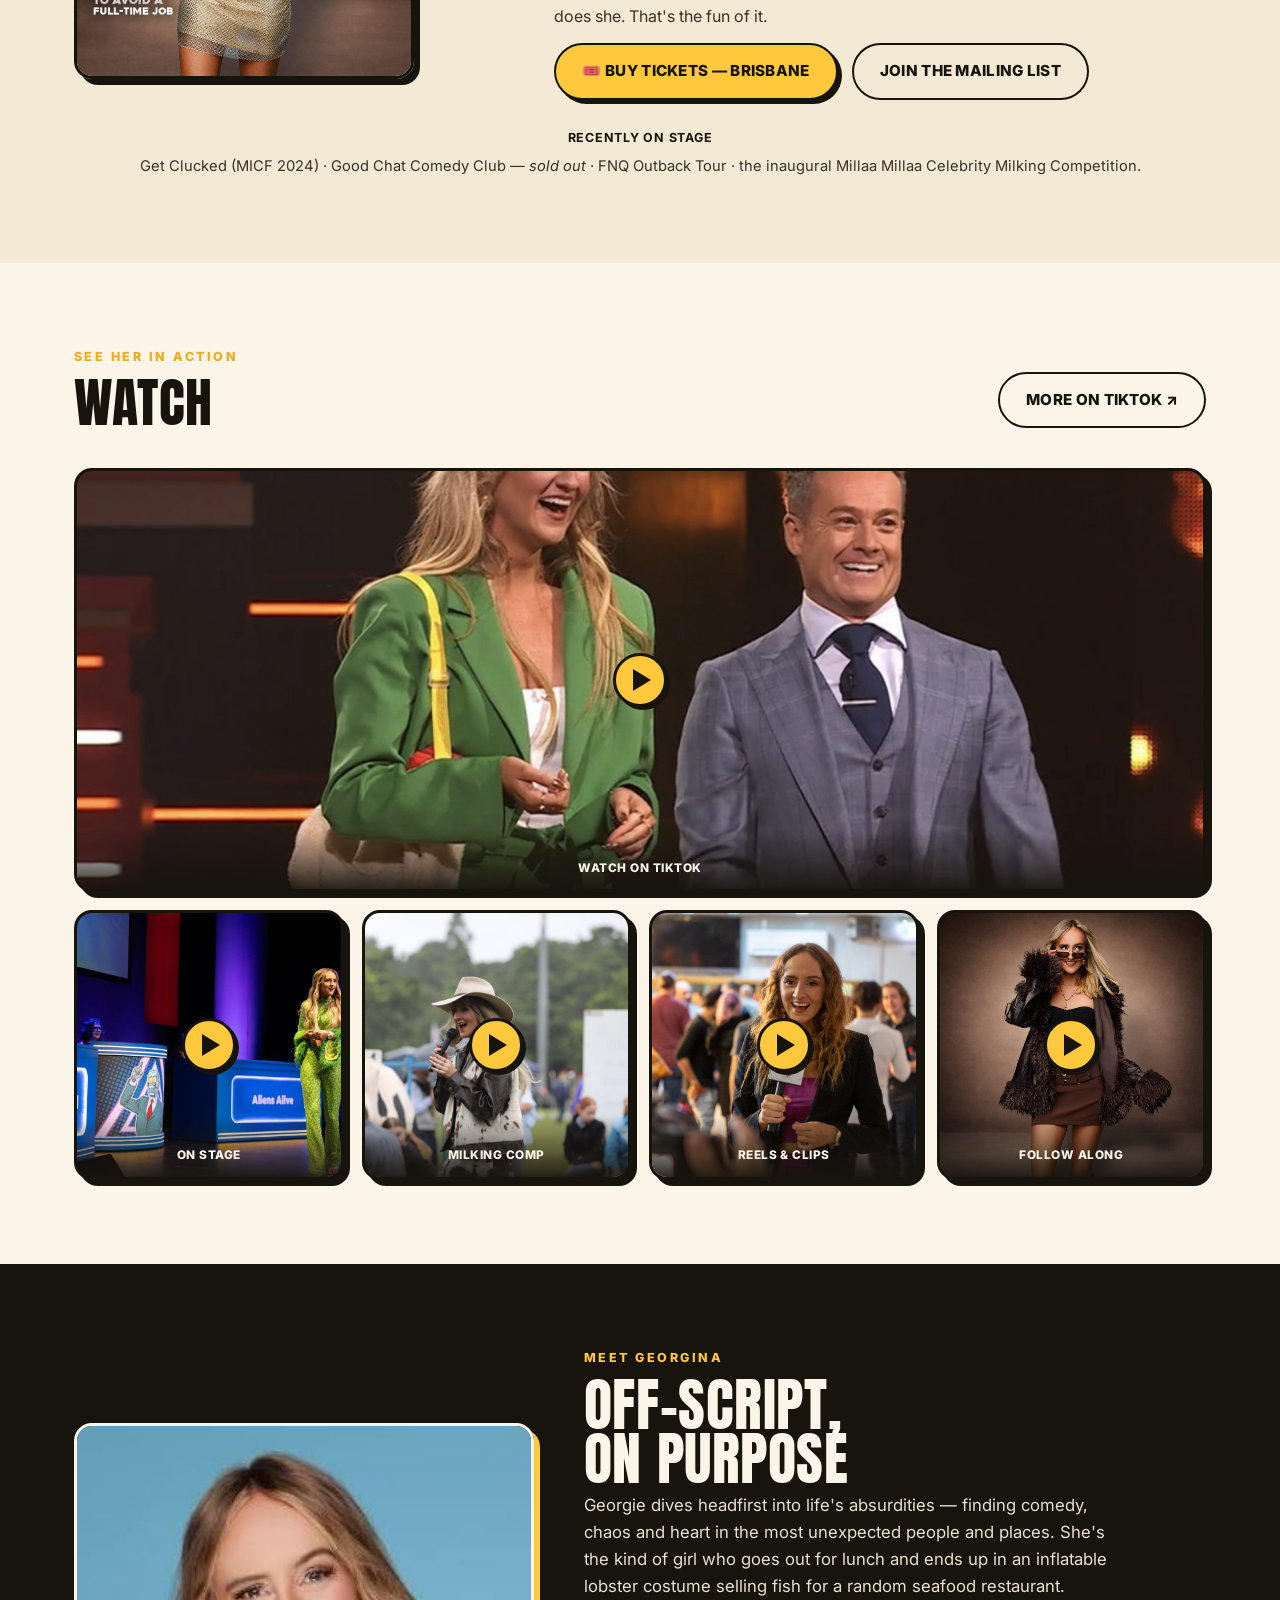
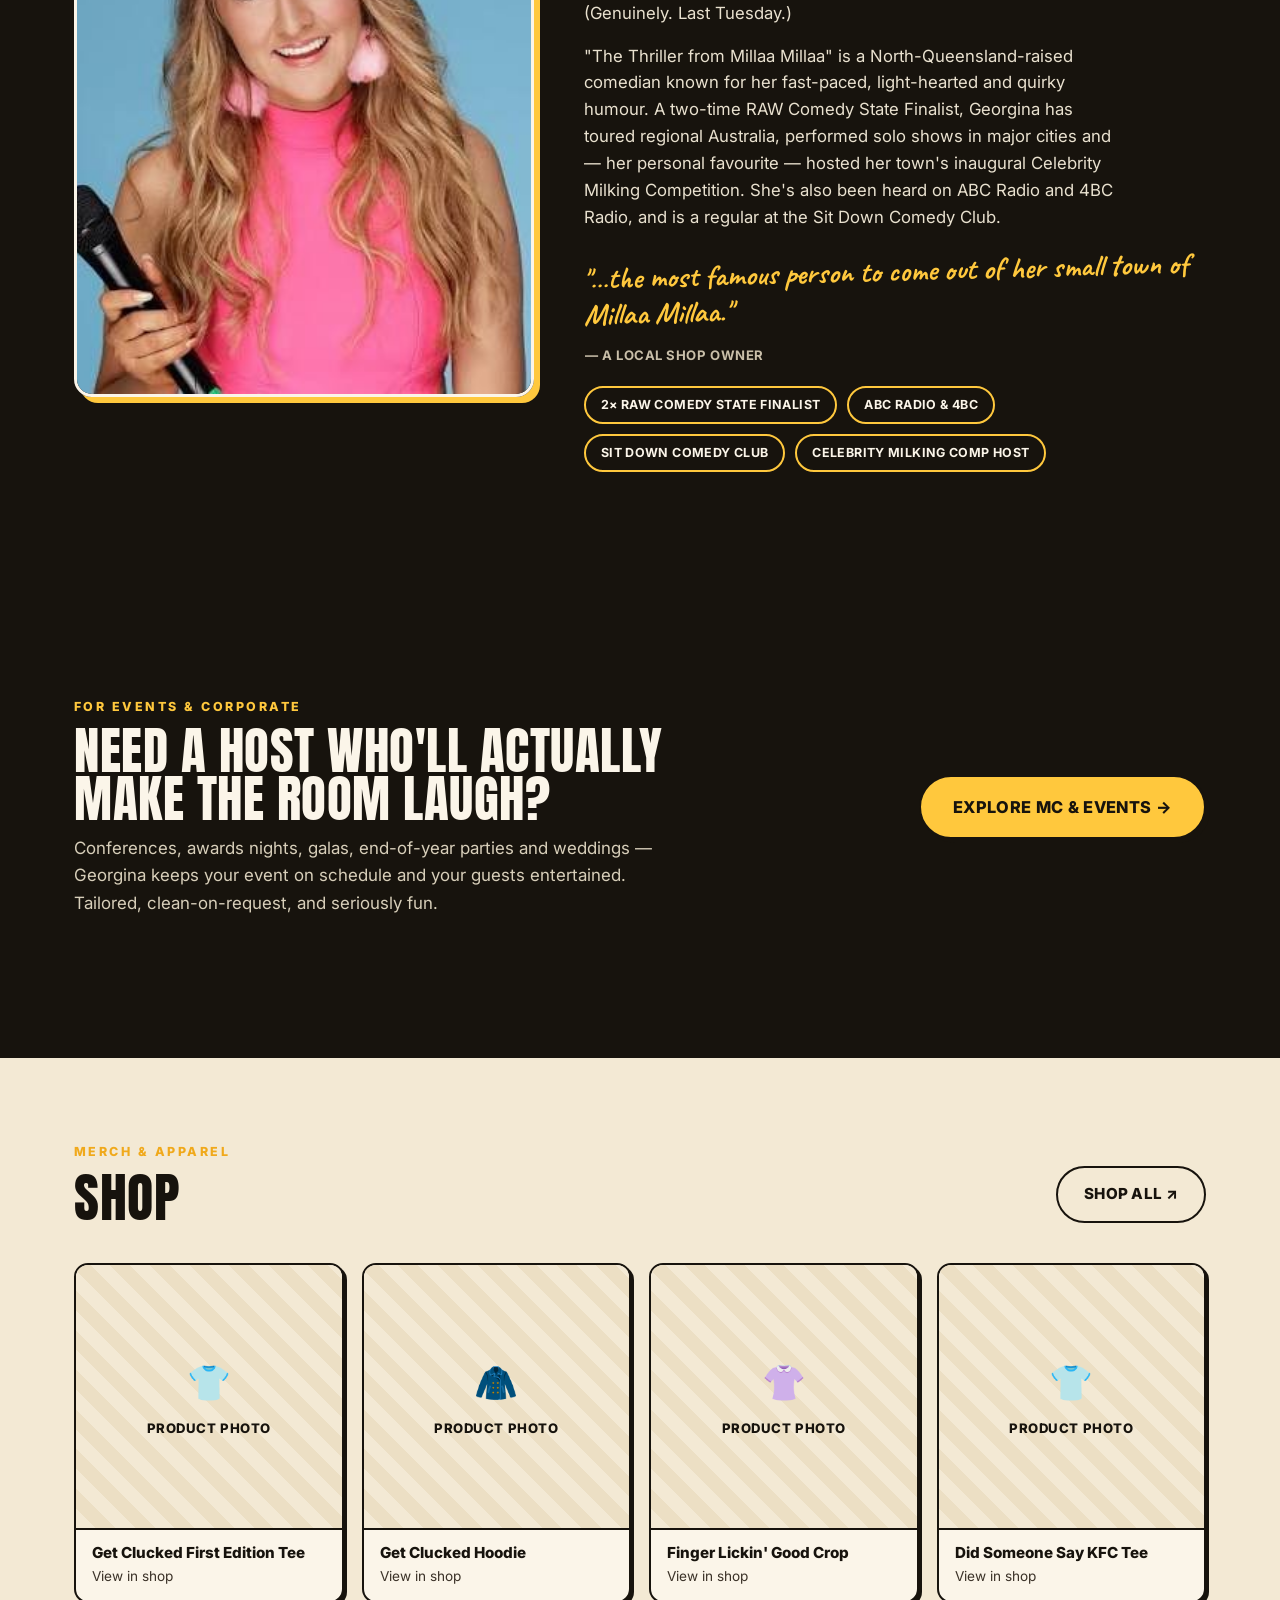
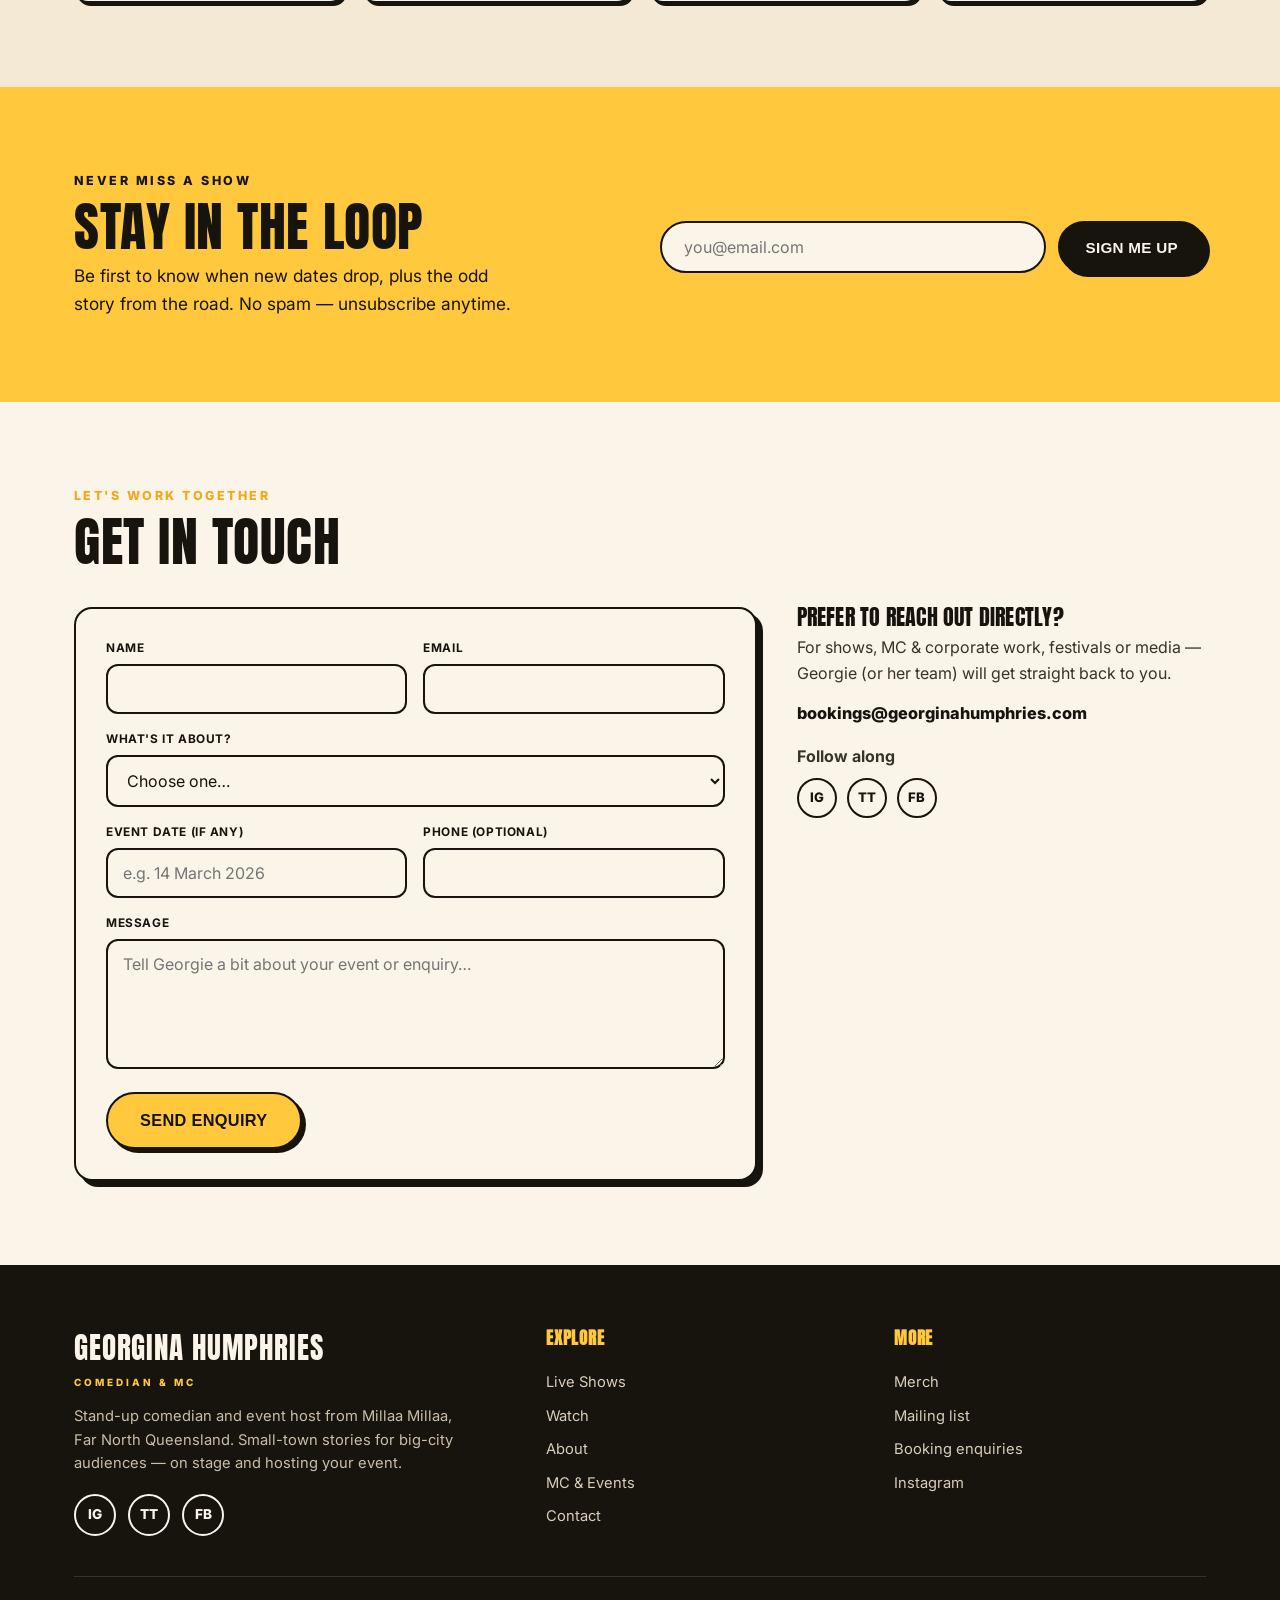
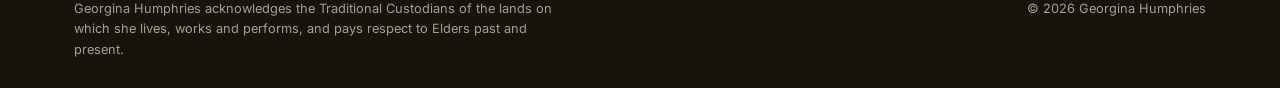
==== commit 34591578: "Add files via upload" ====
--- a/index.html
+++ b/index.html
@@ -92,13 +92,8 @@
       <a class="btn ghost" href="#flock">🔔 Get notified of new dates</a>
     </div>
 
-    <!-- TOUR DATES (rendered from the events data below — this is what Georgie edits in the admin panel) -->
+    <!-- TOUR DATES (rendered from data/events.json — this is what Georgie edits in the admin panel) -->
     <div class="tour" id="tour-dates"></div>
-    <script type="application/json" id="events-data">
-    [
-      {"date":"2026-07-09","time":"8:30pm","title":"ROGUE","venue":"Good Chat Comedy Club","city":"Brisbane","tickets":"https://www.eventbrite.com.au/e/georgina-humphries-rogue-tickets-1990457678498","status":"On sale"}
-    ]
-    </script>
 
     <div class="feature">
       <div class="poster-photo tilt">
@@ -319,25 +314,28 @@
   menu.querySelectorAll("a").forEach(a=>a.addEventListener("click",()=>menu.classList.remove("open")));
   document.getElementById("yr").textContent=new Date().getFullYear();
 
-  // Render tour dates from the events data (the part the admin panel edits)
+  // Render tour dates from data/events.json (the part Georgie edits in the admin panel)
   (function(){
-    var el=document.getElementById("tour-dates"); if(!el) return;
-    var data=[]; try{data=JSON.parse(document.getElementById("events-data").textContent);}catch(e){}
-    var months=["Jan","Feb","Mar","Apr","May","Jun","Jul","Aug","Sep","Oct","Nov","Dec"];
-    var today=new Date(); today.setHours(0,0,0,0);
-    var up=data.filter(function(e){return new Date(e.date+"T00:00:00")>=today;})
-               .sort(function(a,b){return new Date(a.date)-new Date(b.date);});
-    if(!up.length){el.innerHTML='<div class="tour-empty">New shows announced soon — <a href="#flock">join the mailing list</a> to hear first.</div>';return;}
-    el.innerHTML=up.map(function(e){
-      var d=new Date(e.date+"T00:00:00");
-      var tix=e.tickets?('<a class="btn sm tix" href="'+e.tickets+'" target="_blank" rel="noopener">Tickets</a>'):"";
-      if(e.status&&/sold/i.test(e.status)) tix='<span class="tix soldout">Sold out</span>';
-      return '<div class="tour-row">'
-        +'<div class="date"><span class="d">'+d.getDate()+'</span><span class="m">'+months[d.getMonth()]+'</span><span class="y">'+d.getFullYear()+'</span></div>'
-        +'<div class="meta"><div class="show">'+e.title+(e.time?" · "+e.time:"")+'</div>'
-        +'<div class="venue">'+[e.venue,e.city].filter(Boolean).join(", ")+'</div></div>'
-        +tix+'</div>';
-    }).join("");
+    var el=document.getElementById('tour-dates'); if(!el) return;
+    var months=['Jan','Feb','Mar','Apr','May','Jun','Jul','Aug','Sep','Oct','Nov','Dec'];
+    var empty='<div class="tour-empty">New shows announced soon — <a href="#flock">join the mailing list</a> to hear first.</div>';
+    fetch('data/events.json',{cache:'no-store'}).then(function(r){return r.json();}).then(function(j){
+      var data=(j&&j.shows)?j.shows:[];
+      var today=new Date(); today.setHours(0,0,0,0);
+      var up=data.filter(function(e){return e&&e.date&&new Date(e.date+'T00:00:00')>=today;})
+                 .sort(function(a,b){return new Date(a.date)-new Date(b.date);});
+      if(!up.length){el.innerHTML=empty;return;}
+      el.innerHTML=up.map(function(e){
+        var d=new Date(e.date+'T00:00:00');
+        var tix=e.tickets?('<a class="btn sm tix" href="'+e.tickets+'" target="_blank" rel="noopener">Tickets</a>'):'';
+        if(e.status&&/sold/i.test(e.status)) tix='<span class="tix soldout">Sold out</span>';
+        return '<div class="tour-row">'
+          +'<div class="date"><span class="d">'+d.getDate()+'</span><span class="m">'+months[d.getMonth()]+'</span><span class="y">'+d.getFullYear()+'</span></div>'
+          +'<div class="meta"><div class="show">'+e.title+(e.time?' · '+e.time:'')+'</div>'
+          +'<div class="venue">'+[e.venue,e.city].filter(Boolean).join(', ')+'</div></div>'
+          +tix+'</div>';
+      }).join('');
+    }).catch(function(){el.innerHTML=empty;});
   })();
 
   function postForm(form){
